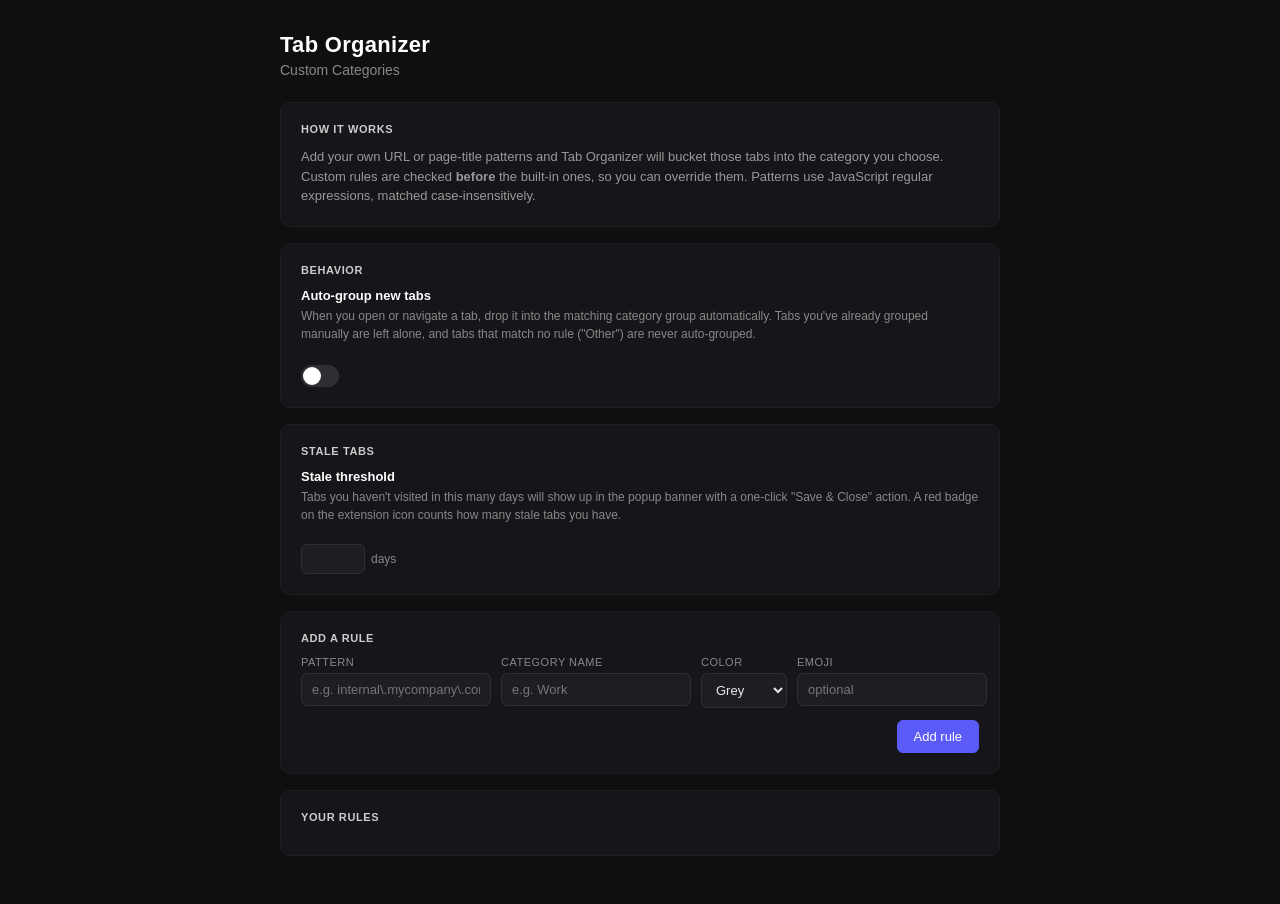
==== options.html @ eb6a5ddb "Move 'optional' hint into emoji input placeholder so headers align" ====
<!DOCTYPE html>
<html lang="en">
<head>
  <meta charset="UTF-8" />
  <meta name="viewport" content="width=device-width, initial-scale=1.0"/>
  <title>Tab Organizer — Custom Categories</title>
  <link rel="stylesheet" href="options.css" />
</head>
<body>
  <div class="container">
    <header>
      <h1>Tab Organizer</h1>
      <p class="subtitle">Custom Categories</p>
    </header>

    <section class="card">
      <h2>How it works</h2>
      <p>
        Add your own URL or page-title patterns and Tab Organizer will bucket those
        tabs into the category you choose. Custom rules are checked <strong>before</strong>
        the built-in ones, so you can override them. Patterns use JavaScript regular
        expressions, matched case-insensitively.
      </p>
    </section>

    <section class="card">
      <h2>Behavior</h2>
      <label class="toggle-label">
        <span class="toggle-text">
          <strong>Auto-group new tabs</strong>
          <span class="help">When you open or navigate a tab, drop it into the matching category group automatically. Tabs you've already grouped manually are left alone, and tabs that match no rule ("Other") are never auto-grouped.</span>
        </span>
        <input id="auto-group" type="checkbox" />
      </label>
    </section>

    <section class="card">
      <h2>Stale tabs</h2>
      <label class="number-label">
        <span class="toggle-text">
          <strong>Stale threshold</strong>
          <span class="help">Tabs you haven't visited in this many days will show up in the popup banner with a one-click "Save &amp; Close" action. A red badge on the extension icon counts how many stale tabs you have.</span>
        </span>
        <div class="number-input">
          <input id="stale-days" type="number" min="1" max="365" step="1" />
          <span>days</span>
        </div>
      </label>
    </section>

    <section class="card">
      <h2>Add a rule</h2>
      <div class="form-grid">
        <label>
          Pattern
          <input id="pattern" type="text" autocomplete="off" spellcheck="false" placeholder="e.g. internal\.mycompany\.com" />
        </label>
        <label>
          Category name
          <input id="name" type="text" autocomplete="off" maxlength="40" placeholder="e.g. Work" />
        </label>
        <label>
          Color
          <select id="color">
            <option value="blue">Blue</option>
            <option value="cyan">Cyan</option>
            <option value="green">Green</option>
            <option value="yellow">Yellow</option>
            <option value="orange">Orange</option>
            <option value="red">Red</option>
            <option value="pink">Pink</option>
            <option value="purple">Purple</option>
            <option value="grey" selected>Grey</option>
          </select>
        </label>
        <label>
          Emoji
          <input id="emoji" type="text" maxlength="4" placeholder="optional" />
        </label>
      </div>
      <div class="actions">
        <button id="add">Add rule</button>
      </div>
      <div id="error" class="error hidden"></div>
    </section>

    <section class="card">
      <div class="card-head">
        <h2>Your rules</h2>
        <span id="rules-count" class="muted"></span>
      </div>
      <div id="rules-list"></div>
    </section>
  </div>
  <script src="options.js"></script>
</body>
</html>
---- options.css ----
* {
  box-sizing: border-box;
  margin: 0;
  padding: 0;
}

body {
  font-family: -apple-system, BlinkMacSystemFont, "Segoe UI", sans-serif;
  background: #0f0f10;
  color: #e8e8e8;
  min-height: 100vh;
  padding: 32px 16px;
}

.container {
  max-width: 720px;
  margin: 0 auto;
}

header {
  margin-bottom: 24px;
}

header h1 {
  font-size: 22px;
  font-weight: 600;
  color: #fff;
  letter-spacing: 0.3px;
}

.subtitle {
  font-size: 14px;
  color: #888;
  margin-top: 4px;
}

.card {
  background: #16161a;
  border: 1px solid #1e1e22;
  border-radius: 10px;
  padding: 20px;
  margin-bottom: 16px;
}

.card h2 {
  font-size: 11px;
  font-weight: 700;
  color: #ccc;
  text-transform: uppercase;
  letter-spacing: 0.6px;
  margin-bottom: 12px;
}

.card p {
  font-size: 13px;
  color: #999;
  line-height: 1.5;
}

.card-head {
  display: flex;
  justify-content: space-between;
  align-items: center;
  margin-bottom: 12px;
}

.card-head h2 {
  margin-bottom: 0;
}

.muted {
  color: #666;
  font-size: 12px;
}

.form-grid {
  display: grid;
  grid-template-columns: 2fr 1fr 1fr 1fr;
  gap: 10px;
  margin-bottom: 12px;
}

@media (max-width: 600px) {
  .form-grid {
    grid-template-columns: 1fr 1fr;
  }
}

label {
  display: flex;
  flex-direction: column;
  gap: 5px;
  font-size: 11px;
  color: #888;
  text-transform: uppercase;
  letter-spacing: 0.5px;
}

.hint {
  text-transform: none;
  letter-spacing: 0;
  font-size: 11px;
  color: #555;
  font-weight: 400;
}

.hint code {
  background: #2a2a30;
  color: #bbb;
  padding: 1px 4px;
  border-radius: 3px;
  font-family: ui-monospace, "SF Mono", Menlo, monospace;
  font-size: 11px;
}

input[type="text"],
select {
  background: #1e1e22;
  border: 1px solid #2e2e34;
  border-radius: 6px;
  color: #e8e8e8;
  font-size: 13px;
  padding: 8px 10px;
  outline: none;
  transition: border-color 0.15s;
  font-family: inherit;
}

input[type="text"]:focus,
select:focus {
  border-color: #5b5bf8;
}

.actions {
  display: flex;
  justify-content: flex-end;
}

button {
  background: #5b5bf8;
  border: 1px solid #5b5bf8;
  border-radius: 6px;
  color: #fff;
  font-size: 13px;
  padding: 8px 16px;
  cursor: pointer;
  font-family: inherit;
  transition: background 0.1s;
}

button:hover {
  background: #4949e0;
}

.error {
  margin-top: 10px;
  padding: 8px 12px;
  background: #2a1a1a;
  border: 1px solid #5a2a2a;
  border-radius: 6px;
  color: #ff8080;
  font-size: 12px;
}

.hidden {
  display: none !important;
}

.empty {
  padding: 30px;
  text-align: center;
  color: #555;
  font-size: 13px;
}

.rule {
  display: grid;
  grid-template-columns: 1fr 2fr auto;
  gap: 10px;
  align-items: center;
  padding: 12px;
  background: #1a1a1f;
  border-radius: 8px;
  border-left: 3px solid transparent;
  margin-bottom: 8px;
}

.rule[data-color="blue"]    { border-left-color: #6b9fff; }
.rule[data-color="pink"]    { border-left-color: #ff80bf; }
.rule[data-color="green"]   { border-left-color: #4ecb71; }
.rule[data-color="red"]     { border-left-color: #ff6b6b; }
.rule[data-color="orange"]  { border-left-color: #ffaa4d; }
.rule[data-color="yellow"]  { border-left-color: #ffd84d; }
.rule[data-color="purple"]  { border-left-color: #b07fff; }
.rule[data-color="cyan"]    { border-left-color: #4dd9f5; }
.rule[data-color="grey"]    { border-left-color: #888; }

.rule-meta {
  display: flex;
  align-items: center;
  gap: 8px;
  min-width: 0;
}

.rule-emoji {
  font-size: 16px;
  flex-shrink: 0;
}

.rule-name {
  font-size: 13px;
  font-weight: 600;
  color: #fff;
  white-space: nowrap;
  overflow: hidden;
  text-overflow: ellipsis;
}

.rule-pattern {
  font-family: ui-monospace, "SF Mono", Menlo, monospace;
  font-size: 12px;
  color: #aaa;
  background: #0f0f10;
  padding: 4px 8px;
  border-radius: 4px;
  white-space: nowrap;
  overflow: hidden;
  text-overflow: ellipsis;
}

.del {
  background: transparent;
  border: 1px solid #2e2e34;
  color: #999;
  padding: 6px 10px;
  font-size: 12px;
}

.del:hover {
  background: #2a1a1a;
  border-color: #5a2a2a;
  color: #ff8080;
}

/* Toggle switch */
.toggle-label {
  display: flex;
  align-items: flex-start;
  justify-content: space-between;
  gap: 20px;
  text-transform: none;
  letter-spacing: 0;
  cursor: pointer;
}

.toggle-text {
  display: flex;
  flex-direction: column;
  gap: 4px;
  flex: 1;
}

.toggle-text strong {
  font-size: 13px;
  font-weight: 600;
  color: #fff;
}

.help {
  font-size: 12px;
  color: #888;
  font-weight: 400;
  line-height: 1.5;
}

.toggle-label input[type="checkbox"] {
  flex-shrink: 0;
  appearance: none;
  width: 38px;
  height: 22px;
  background: #2e2e34;
  border-radius: 12px;
  position: relative;
  cursor: pointer;
  transition: background 0.15s;
  margin-top: 2px;
}

.toggle-label input[type="checkbox"]::before {
  content: "";
  position: absolute;
  top: 2px;
  left: 2px;
  width: 18px;
  height: 18px;
  background: #fff;
  border-radius: 50%;
  transition: left 0.15s;
}

.toggle-label input[type="checkbox"]:checked {
  background: #5b5bf8;
}

.toggle-label input[type="checkbox"]:checked::before {
  left: 18px;
}

.number-label {
  display: flex;
  align-items: flex-start;
  justify-content: space-between;
  gap: 20px;
  text-transform: none;
  letter-spacing: 0;
}

.number-input {
  display: flex;
  align-items: center;
  gap: 6px;
  flex-shrink: 0;
}

.number-input input[type="number"] {
  width: 64px;
  background: #1e1e22;
  border: 1px solid #2e2e34;
  border-radius: 6px;
  color: #e8e8e8;
  font-size: 14px;
  padding: 6px 8px;
  text-align: center;
  outline: none;
  font-family: inherit;
}

.number-input input[type="number"]:focus {
  border-color: #5b5bf8;
}

.number-input span {
  font-size: 12px;
  color: #888;
  text-transform: none;
  letter-spacing: 0;
}
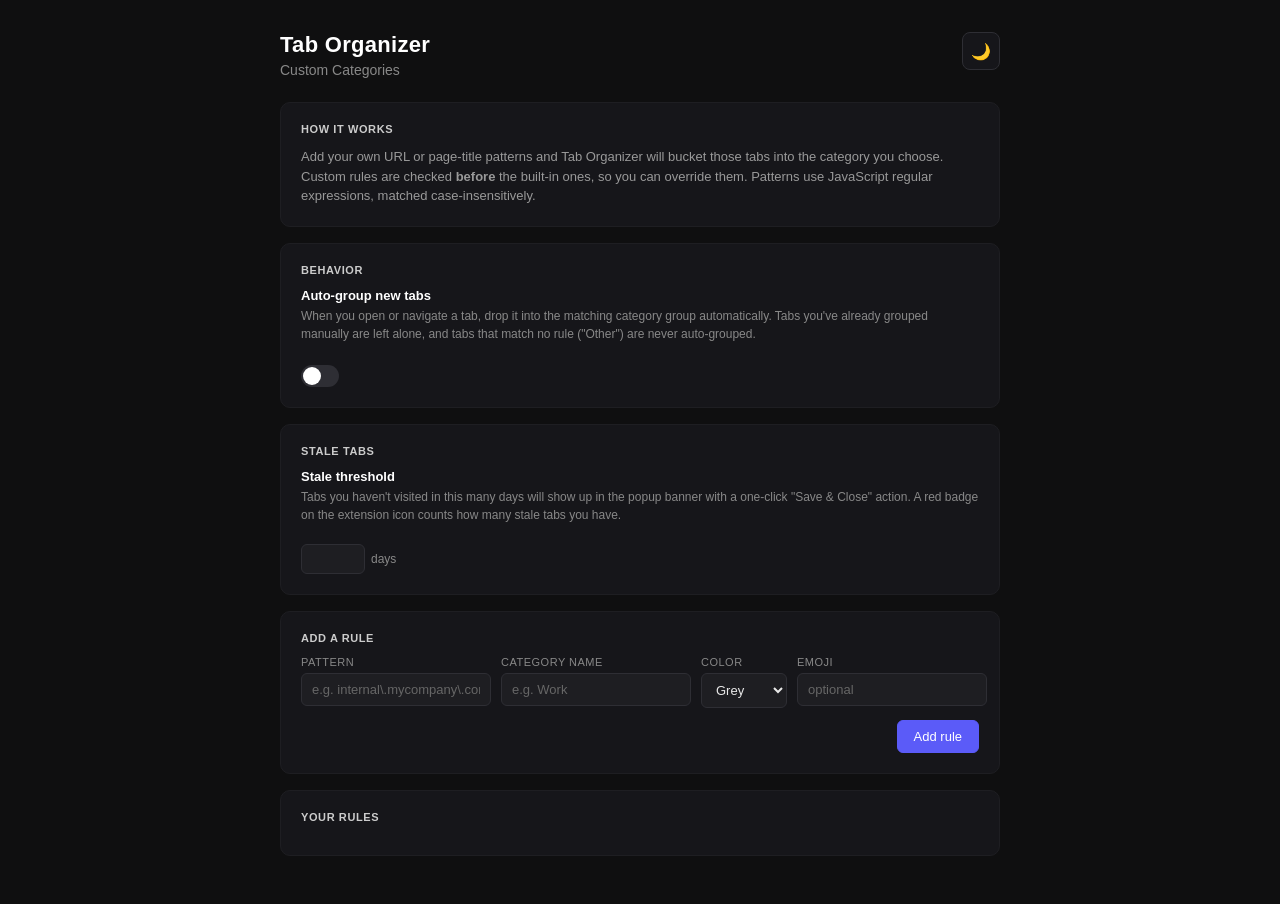
==== commit d458d03b: "Add light/dark theme toggle that syncs across popup and options Both stylesheets now drive every col" ====
--- a/options.html
+++ b/options.html
@@ -9,8 +9,11 @@
 <body>
   <div class="container">
     <header>
-      <h1>Tab Organizer</h1>
-      <p class="subtitle">Custom Categories</p>
+      <div class="header-text">
+        <h1>Tab Organizer</h1>
+        <p class="subtitle">Custom Categories</p>
+      </div>
+      <button id="btn-theme-options" title="Toggle light/dark theme">🌙</button>
     </header>
 
     <section class="card">
--- a/options.css
+++ b/options.css
@@ -4,10 +4,95 @@
   padding: 0;
 }
 
+:root,
+[data-theme="dark"] {
+  --bg: #0f0f10;
+  --bg-card: #16161a;
+  --bg-input: #1e1e22;
+  --bg-rule: #1a1a1f;
+  --bg-code: #0f0f10;
+  --bg-tag: #2a2a30;
+
+  --border: #1e1e22;
+  --border-strong: #2e2e34;
+
+  --text: #e8e8e8;
+  --text-strong: #fff;
+  --text-h: #ccc;
+  --text-body: #999;
+  --text-soft: #bbb;
+  --text-faint: #aaa;
+  --text-dim: #888;
+  --text-fainter: #666;
+  --text-faintest: #555;
+
+  --accent: #5b5bf8;
+  --accent-hover: #4949e0;
+
+  --danger-bg: #2a1a1a;
+  --danger-border: #5a2a2a;
+  --danger-text: #ff8080;
+
+  --switch-track: #2e2e34;
+  --switch-thumb: #fff;
+
+  --group-blue: #6b9fff;
+  --group-pink: #ff80bf;
+  --group-green: #4ecb71;
+  --group-red: #ff6b6b;
+  --group-orange: #ffaa4d;
+  --group-yellow: #ffd84d;
+  --group-purple: #b07fff;
+  --group-cyan: #4dd9f5;
+  --group-grey: #888;
+}
+
+[data-theme="light"] {
+  --bg: #f6f7f9;
+  --bg-card: #ffffff;
+  --bg-input: #ffffff;
+  --bg-rule: #f7f8fa;
+  --bg-code: #f1f2f5;
+  --bg-tag: #e6e7ec;
+
+  --border: #e3e4e8;
+  --border-strong: #d3d5d9;
+
+  --text: #1c1d20;
+  --text-strong: #0a0a0c;
+  --text-h: #2a2c30;
+  --text-body: #45474c;
+  --text-soft: #5b5d62;
+  --text-faint: #74767c;
+  --text-dim: #8b8d92;
+  --text-fainter: #a4a6ab;
+  --text-faintest: #b8babf;
+
+  --accent: #5b5bf8;
+  --accent-hover: #4949e0;
+
+  --danger-bg: #fff0f2;
+  --danger-border: #f0c8d0;
+  --danger-text: #b02538;
+
+  --switch-track: #d3d5d9;
+  --switch-thumb: #fff;
+
+  --group-blue: #2563eb;
+  --group-pink: #db2777;
+  --group-green: #16a34a;
+  --group-red: #dc2626;
+  --group-orange: #ea580c;
+  --group-yellow: #ca8a04;
+  --group-purple: #7c3aed;
+  --group-cyan: #0891b2;
+  --group-grey: #4b5563;
+}
+
 body {
   font-family: -apple-system, BlinkMacSystemFont, "Segoe UI", sans-serif;
-  background: #0f0f10;
-  color: #e8e8e8;
+  background: var(--bg);
+  color: var(--text);
   min-height: 100vh;
   padding: 32px 16px;
 }
@@ -18,25 +103,50 @@
 }
 
 header {
+  display: flex;
+  align-items: flex-start;
+  justify-content: space-between;
+  gap: 16px;
   margin-bottom: 24px;
 }
 
-header h1 {
+.header-text h1 {
   font-size: 22px;
   font-weight: 600;
-  color: #fff;
+  color: var(--text-strong);
   letter-spacing: 0.3px;
 }
 
 .subtitle {
   font-size: 14px;
-  color: #888;
+  color: var(--text-dim);
   margin-top: 4px;
 }
 
+#btn-theme-options {
+  flex: 0 0 auto;
+  background: var(--bg-card);
+  border: 1px solid var(--border-strong);
+  color: var(--text);
+  font-size: 16px;
+  width: 38px;
+  height: 38px;
+  border-radius: 8px;
+  cursor: pointer;
+  padding: 0;
+  display: flex;
+  align-items: center;
+  justify-content: center;
+}
+
+#btn-theme-options:hover {
+  background: var(--accent);
+  border-color: var(--accent);
+}
+
 .card {
-  background: #16161a;
-  border: 1px solid #1e1e22;
+  background: var(--bg-card);
+  border: 1px solid var(--border);
   border-radius: 10px;
   padding: 20px;
   margin-bottom: 16px;
@@ -45,7 +155,7 @@
 .card h2 {
   font-size: 11px;
   font-weight: 700;
-  color: #ccc;
+  color: var(--text-h);
   text-transform: uppercase;
   letter-spacing: 0.6px;
   margin-bottom: 12px;
@@ -53,7 +163,7 @@
 
 .card p {
   font-size: 13px;
-  color: #999;
+  color: var(--text-body);
   line-height: 1.5;
 }
 
@@ -69,7 +179,7 @@
 }
 
 .muted {
-  color: #666;
+  color: var(--text-fainter);
   font-size: 12px;
 }
 
@@ -91,7 +201,7 @@
   flex-direction: column;
   gap: 5px;
   font-size: 11px;
-  color: #888;
+  color: var(--text-dim);
   text-transform: uppercase;
   letter-spacing: 0.5px;
 }
@@ -100,13 +210,13 @@
   text-transform: none;
   letter-spacing: 0;
   font-size: 11px;
-  color: #555;
+  color: var(--text-faintest);
   font-weight: 400;
 }
 
 .hint code {
-  background: #2a2a30;
-  color: #bbb;
+  background: var(--bg-tag);
+  color: var(--text-soft);
   padding: 1px 4px;
   border-radius: 3px;
   font-family: ui-monospace, "SF Mono", Menlo, monospace;
@@ -115,10 +225,10 @@
 
 input[type="text"],
 select {
-  background: #1e1e22;
-  border: 1px solid #2e2e34;
+  background: var(--bg-input);
+  border: 1px solid var(--border-strong);
   border-radius: 6px;
-  color: #e8e8e8;
+  color: var(--text);
   font-size: 13px;
   padding: 8px 10px;
   outline: none;
@@ -128,7 +238,11 @@
 
 input[type="text"]:focus,
 select:focus {
-  border-color: #5b5bf8;
+  border-color: var(--accent);
+}
+
+input[type="text"]::placeholder {
+  color: var(--text-fainter);
 }
 
 .actions {
@@ -137,8 +251,8 @@
 }
 
 button {
-  background: #5b5bf8;
-  border: 1px solid #5b5bf8;
+  background: var(--accent);
+  border: 1px solid var(--accent);
   border-radius: 6px;
   color: #fff;
   font-size: 13px;
@@ -149,16 +263,16 @@
 }
 
 button:hover {
-  background: #4949e0;
+  background: var(--accent-hover);
 }
 
 .error {
   margin-top: 10px;
   padding: 8px 12px;
-  background: #2a1a1a;
-  border: 1px solid #5a2a2a;
+  background: var(--danger-bg);
+  border: 1px solid var(--danger-border);
   border-radius: 6px;
-  color: #ff8080;
+  color: var(--danger-text);
   font-size: 12px;
 }
 
@@ -169,7 +283,7 @@
 .empty {
   padding: 30px;
   text-align: center;
-  color: #555;
+  color: var(--text-faintest);
   font-size: 13px;
 }
 
@@ -179,21 +293,21 @@
   gap: 10px;
   align-items: center;
   padding: 12px;
-  background: #1a1a1f;
+  background: var(--bg-rule);
   border-radius: 8px;
   border-left: 3px solid transparent;
   margin-bottom: 8px;
 }
 
-.rule[data-color="blue"]    { border-left-color: #6b9fff; }
-.rule[data-color="pink"]    { border-left-color: #ff80bf; }
-.rule[data-color="green"]   { border-left-color: #4ecb71; }
-.rule[data-color="red"]     { border-left-color: #ff6b6b; }
-.rule[data-color="orange"]  { border-left-color: #ffaa4d; }
-.rule[data-color="yellow"]  { border-left-color: #ffd84d; }
-.rule[data-color="purple"]  { border-left-color: #b07fff; }
-.rule[data-color="cyan"]    { border-left-color: #4dd9f5; }
-.rule[data-color="grey"]    { border-left-color: #888; }
+.rule[data-color="blue"]    { border-left-color: var(--group-blue); }
+.rule[data-color="pink"]    { border-left-color: var(--group-pink); }
+.rule[data-color="green"]   { border-left-color: var(--group-green); }
+.rule[data-color="red"]     { border-left-color: var(--group-red); }
+.rule[data-color="orange"]  { border-left-color: var(--group-orange); }
+.rule[data-color="yellow"]  { border-left-color: var(--group-yellow); }
+.rule[data-color="purple"]  { border-left-color: var(--group-purple); }
+.rule[data-color="cyan"]    { border-left-color: var(--group-cyan); }
+.rule[data-color="grey"]    { border-left-color: var(--group-grey); }
 
 .rule-meta {
   display: flex;
@@ -210,7 +324,7 @@
 .rule-name {
   font-size: 13px;
   font-weight: 600;
-  color: #fff;
+  color: var(--text-strong);
   white-space: nowrap;
   overflow: hidden;
   text-overflow: ellipsis;
@@ -219,8 +333,8 @@
 .rule-pattern {
   font-family: ui-monospace, "SF Mono", Menlo, monospace;
   font-size: 12px;
-  color: #aaa;
-  background: #0f0f10;
+  color: var(--text-faint);
+  background: var(--bg-code);
   padding: 4px 8px;
   border-radius: 4px;
   white-space: nowrap;
@@ -230,16 +344,16 @@
 
 .del {
   background: transparent;
-  border: 1px solid #2e2e34;
-  color: #999;
+  border: 1px solid var(--border-strong);
+  color: var(--text-body);
   padding: 6px 10px;
   font-size: 12px;
 }
 
 .del:hover {
-  background: #2a1a1a;
-  border-color: #5a2a2a;
-  color: #ff8080;
+  background: var(--danger-bg);
+  border-color: var(--danger-border);
+  color: var(--danger-text);
 }
 
 /* Toggle switch */
@@ -263,12 +377,12 @@
 .toggle-text strong {
   font-size: 13px;
   font-weight: 600;
-  color: #fff;
+  color: var(--text-strong);
 }
 
 .help {
   font-size: 12px;
-  color: #888;
+  color: var(--text-dim);
   font-weight: 400;
   line-height: 1.5;
 }
@@ -278,7 +392,7 @@
   appearance: none;
   width: 38px;
   height: 22px;
-  background: #2e2e34;
+  background: var(--switch-track);
   border-radius: 12px;
   position: relative;
   cursor: pointer;
@@ -293,13 +407,13 @@
   left: 2px;
   width: 18px;
   height: 18px;
-  background: #fff;
+  background: var(--switch-thumb);
   border-radius: 50%;
   transition: left 0.15s;
 }
 
 .toggle-label input[type="checkbox"]:checked {
-  background: #5b5bf8;
+  background: var(--accent);
 }
 
 .toggle-label input[type="checkbox"]:checked::before {
@@ -324,10 +438,10 @@
 
 .number-input input[type="number"] {
   width: 64px;
-  background: #1e1e22;
-  border: 1px solid #2e2e34;
+  background: var(--bg-input);
+  border: 1px solid var(--border-strong);
   border-radius: 6px;
-  color: #e8e8e8;
+  color: var(--text);
   font-size: 14px;
   padding: 6px 8px;
   text-align: center;
@@ -336,12 +450,12 @@
 }
 
 .number-input input[type="number"]:focus {
-  border-color: #5b5bf8;
+  border-color: var(--accent);
 }
 
 .number-input span {
   font-size: 12px;
-  color: #888;
+  color: var(--text-dim);
   text-transform: none;
   letter-spacing: 0;
 }
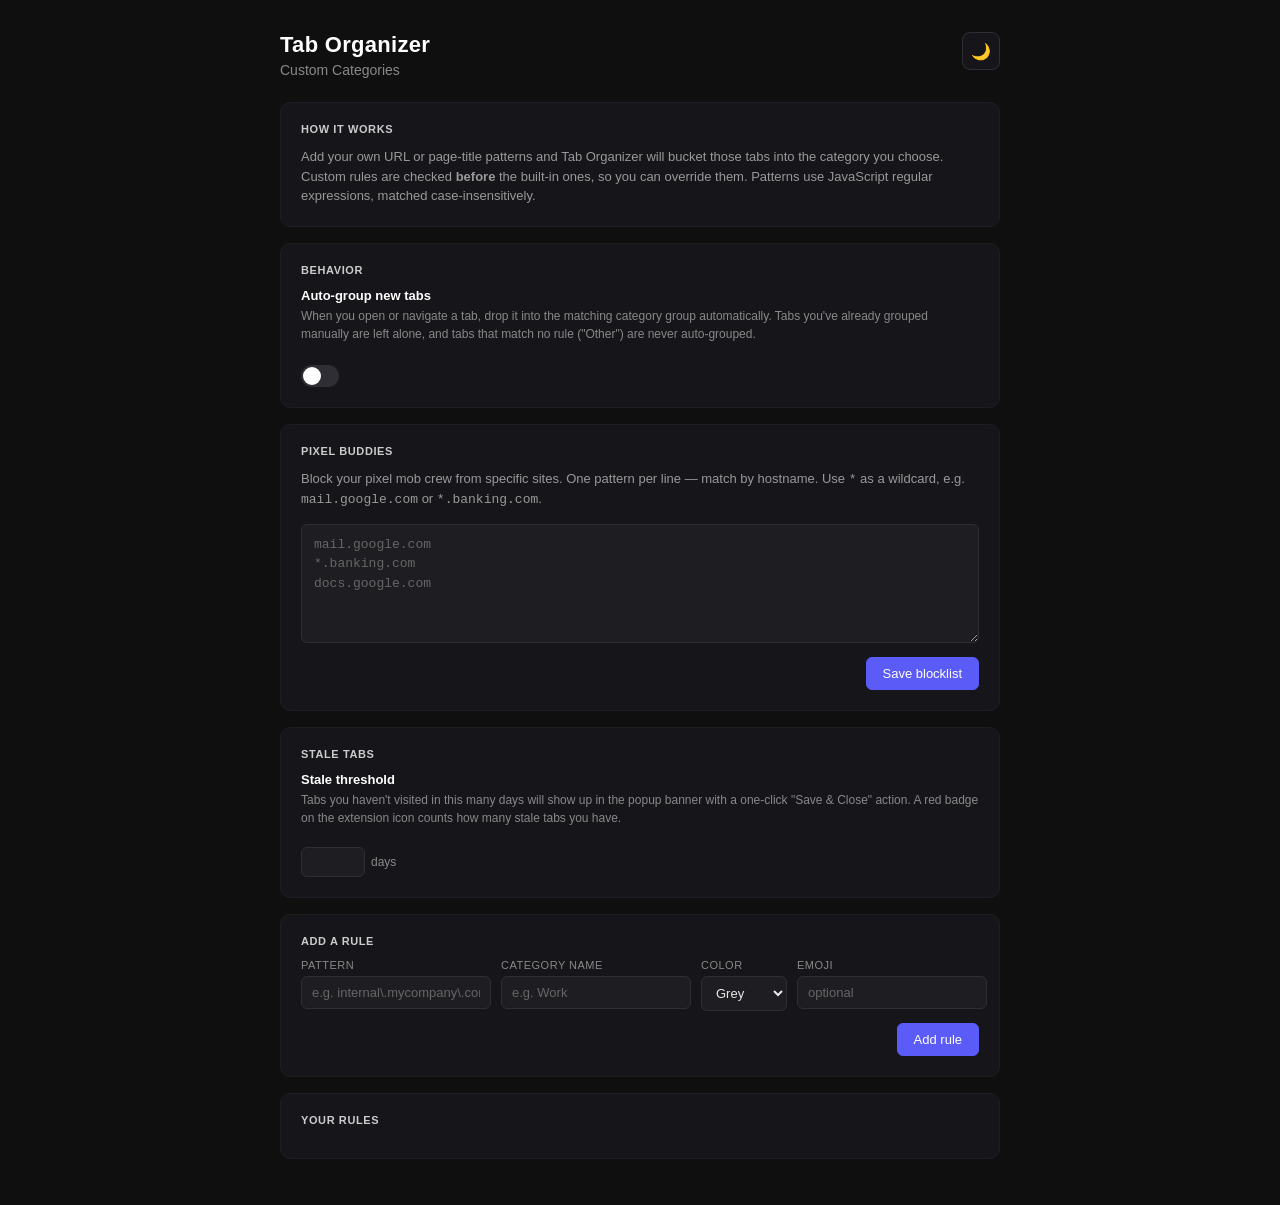
==== commit e5c8a5b2: "Run mobs on every page, allow all 8, add drag-physics and a blocklist - manifest now matches <all_ur" ====
--- a/options.html
+++ b/options.html
@@ -35,6 +35,18 @@
         </span>
         <input id="auto-group" type="checkbox" />
       </label>
+    </section>
+
+    <section class="card">
+      <h2>Pixel buddies</h2>
+      <p style="margin-bottom: 14px;">
+        Block your pixel mob crew from specific sites. One pattern per line — match by hostname.
+        Use <code>*</code> as a wildcard, e.g. <code>mail.google.com</code> or <code>*.banking.com</code>.
+      </p>
+      <textarea id="mob-blocklist" rows="5" placeholder="mail.google.com&#10;*.banking.com&#10;docs.google.com"></textarea>
+      <div class="actions" style="margin-top: 10px;">
+        <button id="btn-save-blocklist">Save blocklist</button>
+      </div>
     </section>
 
     <section class="card">
--- a/options.css
+++ b/options.css
@@ -237,8 +237,28 @@
 }
 
 input[type="text"]:focus,
-select:focus {
+select:focus,
+textarea:focus {
   border-color: var(--accent);
+}
+
+textarea {
+  width: 100%;
+  background: var(--bg-input);
+  border: 1px solid var(--border-strong);
+  border-radius: 6px;
+  color: var(--text);
+  font-size: 13px;
+  padding: 10px 12px;
+  outline: none;
+  resize: vertical;
+  font-family: ui-monospace, "SF Mono", Menlo, monospace;
+  line-height: 1.5;
+  transition: border-color 0.15s;
+}
+
+textarea::placeholder {
+  color: var(--text-fainter);
 }
 
 input[type="text"]::placeholder {
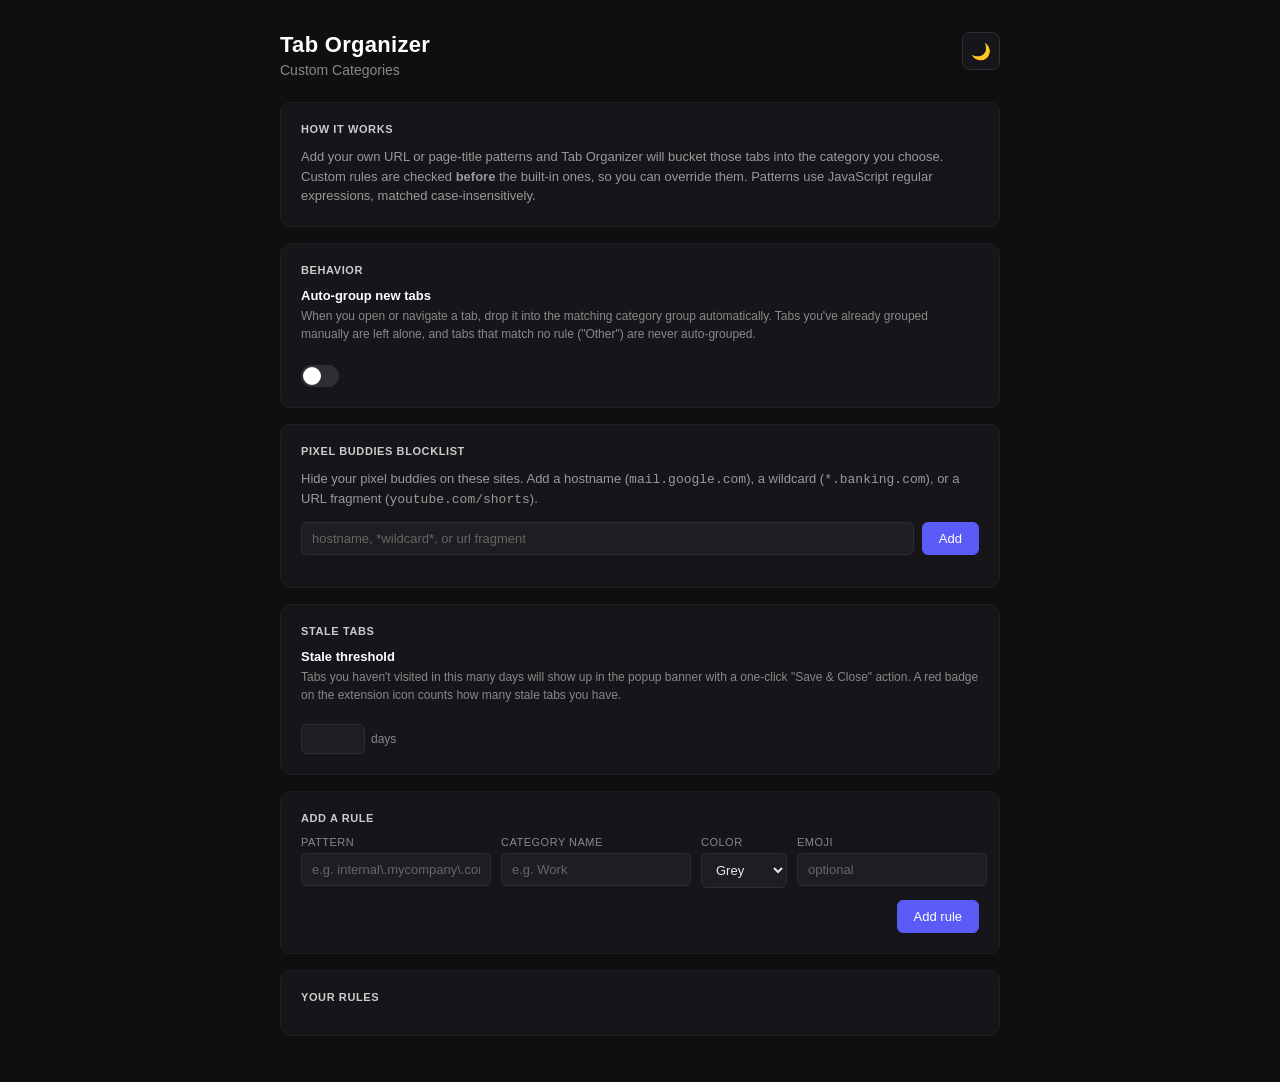
==== commit 8e4d43df: "Pin mobs to the floor, list-style blocklist with URL support, dance mode Three follow-ups to the on-" ====
--- a/options.html
+++ b/options.html
@@ -38,15 +38,19 @@
     </section>
 
     <section class="card">
-      <h2>Pixel buddies</h2>
-      <p style="margin-bottom: 14px;">
-        Block your pixel mob crew from specific sites. One pattern per line — match by hostname.
-        Use <code>*</code> as a wildcard, e.g. <code>mail.google.com</code> or <code>*.banking.com</code>.
+      <div class="card-head">
+        <h2>Pixel buddies blocklist</h2>
+        <span id="block-count" class="muted"></span>
+      </div>
+      <p style="margin-bottom: 12px;">
+        Hide your pixel buddies on these sites. Add a hostname (<code>mail.google.com</code>),
+        a wildcard (<code>*.banking.com</code>), or a URL fragment (<code>youtube.com/shorts</code>).
       </p>
-      <textarea id="mob-blocklist" rows="5" placeholder="mail.google.com&#10;*.banking.com&#10;docs.google.com"></textarea>
-      <div class="actions" style="margin-top: 10px;">
-        <button id="btn-save-blocklist">Save blocklist</button>
+      <div class="block-form">
+        <input id="block-input" type="text" autocomplete="off" spellcheck="false" placeholder="hostname, *wildcard*, or url fragment" />
+        <button id="btn-add-block">Add</button>
       </div>
+      <div id="block-list" class="block-list"></div>
     </section>
 
     <section class="card">
--- a/options.css
+++ b/options.css
@@ -237,28 +237,55 @@
 }
 
 input[type="text"]:focus,
-select:focus,
-textarea:focus {
+select:focus {
   border-color: var(--accent);
 }
 
-textarea {
-  width: 100%;
-  background: var(--bg-input);
-  border: 1px solid var(--border-strong);
+/* Blocklist */
+.block-form {
+  display: flex;
+  gap: 8px;
+  margin-bottom: 12px;
+}
+
+.block-form input {
+  flex: 1;
+}
+
+.block-form button {
+  flex: 0 0 auto;
+}
+
+.block-list {
+  display: flex;
+  flex-direction: column;
+  gap: 6px;
+}
+
+.block-item {
+  display: flex;
+  align-items: center;
+  gap: 10px;
+  padding: 10px 12px;
+  background: var(--bg-rule);
   border-radius: 6px;
-  color: var(--text);
-  font-size: 13px;
-  padding: 10px 12px;
-  outline: none;
-  resize: vertical;
+}
+
+.block-pattern {
+  flex: 1;
   font-family: ui-monospace, "SF Mono", Menlo, monospace;
-  line-height: 1.5;
-  transition: border-color 0.15s;
-}
-
-textarea::placeholder {
-  color: var(--text-fainter);
+  font-size: 12px;
+  color: var(--text-soft);
+  white-space: nowrap;
+  overflow: hidden;
+  text-overflow: ellipsis;
+}
+
+.block-empty {
+  padding: 18px;
+  text-align: center;
+  color: var(--text-faintest);
+  font-size: 12px;
 }
 
 input[type="text"]::placeholder {
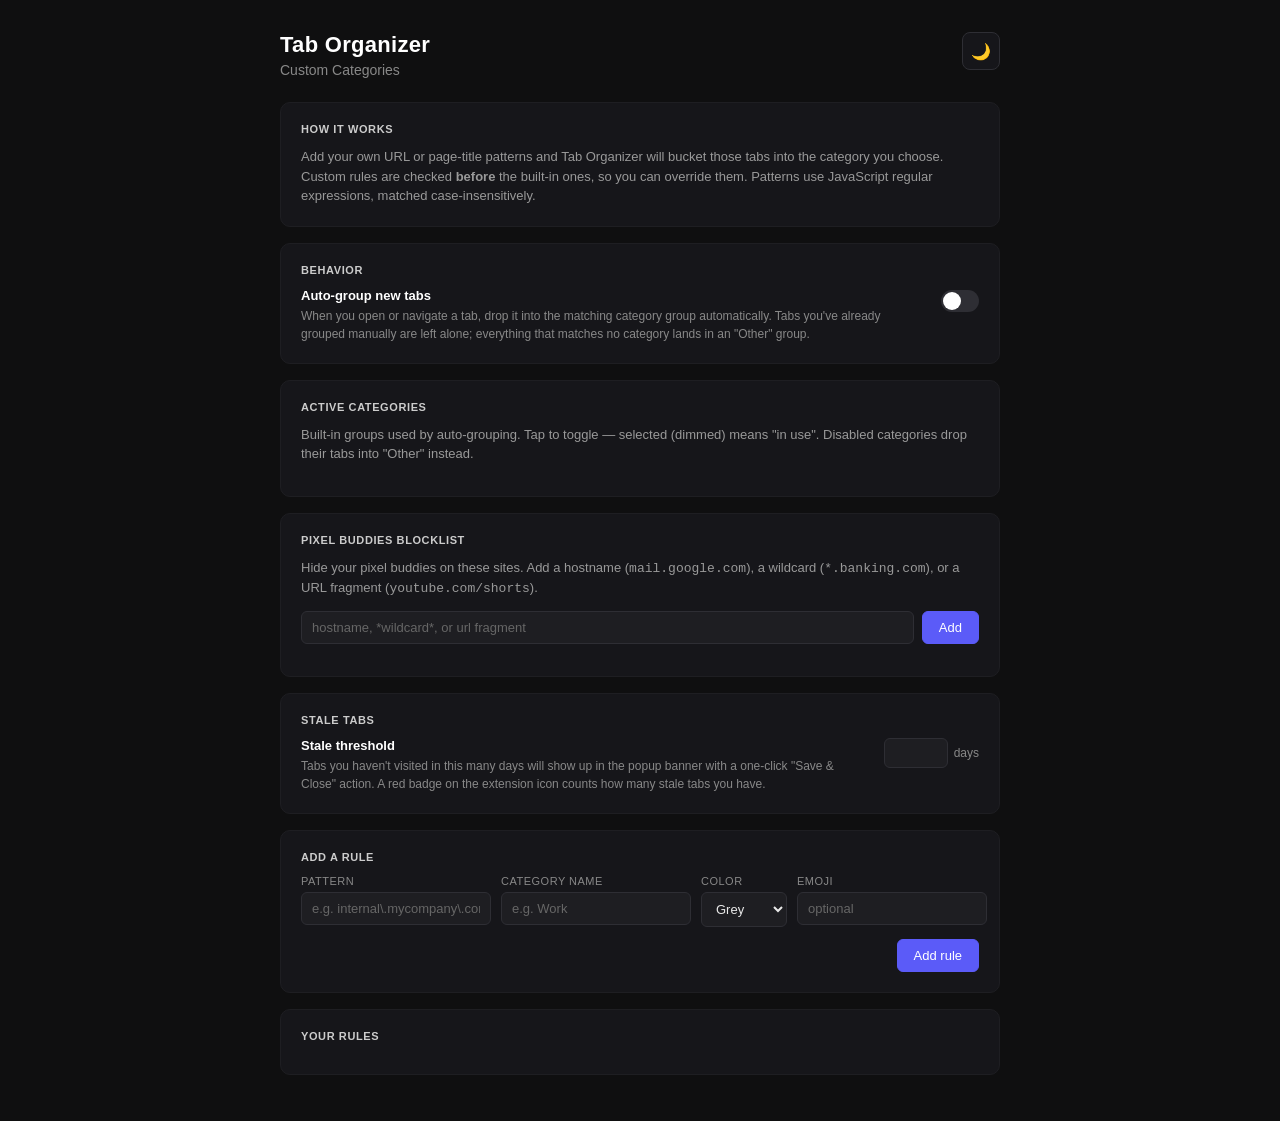
==== commit 192fecbc: "Group every tab including Other, add active-categories picker + 6 more groups Three changes to auto-" ====
--- a/options.html
+++ b/options.html
@@ -31,10 +31,21 @@
       <label class="toggle-label">
         <span class="toggle-text">
           <strong>Auto-group new tabs</strong>
-          <span class="help">When you open or navigate a tab, drop it into the matching category group automatically. Tabs you've already grouped manually are left alone, and tabs that match no rule ("Other") are never auto-grouped.</span>
+          <span class="help">When you open or navigate a tab, drop it into the matching category group automatically. Tabs you've already grouped manually are left alone; everything that matches no category lands in an "Other" group.</span>
         </span>
         <input id="auto-group" type="checkbox" />
       </label>
+    </section>
+
+    <section class="card">
+      <div class="card-head">
+        <h2>Active categories</h2>
+        <span id="active-count" class="muted"></span>
+      </div>
+      <p style="margin-bottom: 12px;">
+        Built-in groups used by auto-grouping. Tap to toggle — selected (dimmed) means "in use". Disabled categories drop their tabs into "Other" instead.
+      </p>
+      <div id="active-grid" class="active-grid"></div>
     </section>
 
     <section class="card">
@@ -111,6 +122,7 @@
       <div id="rules-list"></div>
     </section>
   </div>
+  <script src="tasks.js"></script>
   <script src="options.js"></script>
 </body>
 </html>
--- a/options.css
+++ b/options.css
@@ -288,6 +288,77 @@
   font-size: 12px;
 }
 
+/* Active categories grid */
+.active-grid {
+  display: grid;
+  grid-template-columns: repeat(auto-fill, minmax(160px, 1fr));
+  gap: 8px;
+}
+
+.active-tile {
+  position: relative;
+  display: flex;
+  align-items: center;
+  gap: 10px;
+  padding: 12px 36px 12px 12px;
+  background: var(--bg-input);
+  border: 1px solid var(--border-strong);
+  border-left: 3px solid var(--border-strong);
+  border-radius: 8px;
+  cursor: pointer;
+  text-align: left;
+  font: inherit;
+  color: inherit;
+  transition: opacity 0.15s, background 0.15s, border-color 0.15s, transform 0.1s;
+}
+
+.active-tile:hover {
+  background: var(--bg-rule);
+  transform: translateY(-1px);
+}
+
+.active-tile.selected {
+  opacity: 0.45;
+}
+
+.active-tile.selected:hover {
+  transform: none;
+}
+
+.active-tile.selected::after {
+  content: "✓";
+  position: absolute;
+  top: 50%;
+  right: 12px;
+  transform: translateY(-50%);
+  color: var(--accent);
+  font-weight: 700;
+  font-size: 12px;
+}
+
+.active-tile[data-color="blue"]    { border-left-color: var(--group-blue); }
+.active-tile[data-color="pink"]    { border-left-color: var(--group-pink); }
+.active-tile[data-color="green"]   { border-left-color: var(--group-green); }
+.active-tile[data-color="red"]     { border-left-color: var(--group-red); }
+.active-tile[data-color="orange"]  { border-left-color: var(--group-orange); }
+.active-tile[data-color="yellow"]  { border-left-color: var(--group-yellow); }
+.active-tile[data-color="purple"]  { border-left-color: var(--group-purple); }
+.active-tile[data-color="cyan"]    { border-left-color: var(--group-cyan); }
+.active-tile[data-color="teal"]    { border-left-color: var(--group-cyan); }
+.active-tile[data-color="grey"]    { border-left-color: var(--group-grey); }
+
+.active-tile-emoji {
+  font-size: 16px;
+  flex-shrink: 0;
+}
+
+.active-tile-name {
+  flex: 1;
+  font-size: 13px;
+  font-weight: 600;
+  color: var(--text-strong);
+}
+
 input[type="text"]::placeholder {
   color: var(--text-fainter);
 }
@@ -406,6 +477,7 @@
 /* Toggle switch */
 .toggle-label {
   display: flex;
+  flex-direction: row;
   align-items: flex-start;
   justify-content: space-between;
   gap: 20px;
@@ -469,6 +541,7 @@
 
 .number-label {
   display: flex;
+  flex-direction: row;
   align-items: flex-start;
   justify-content: space-between;
   gap: 20px;
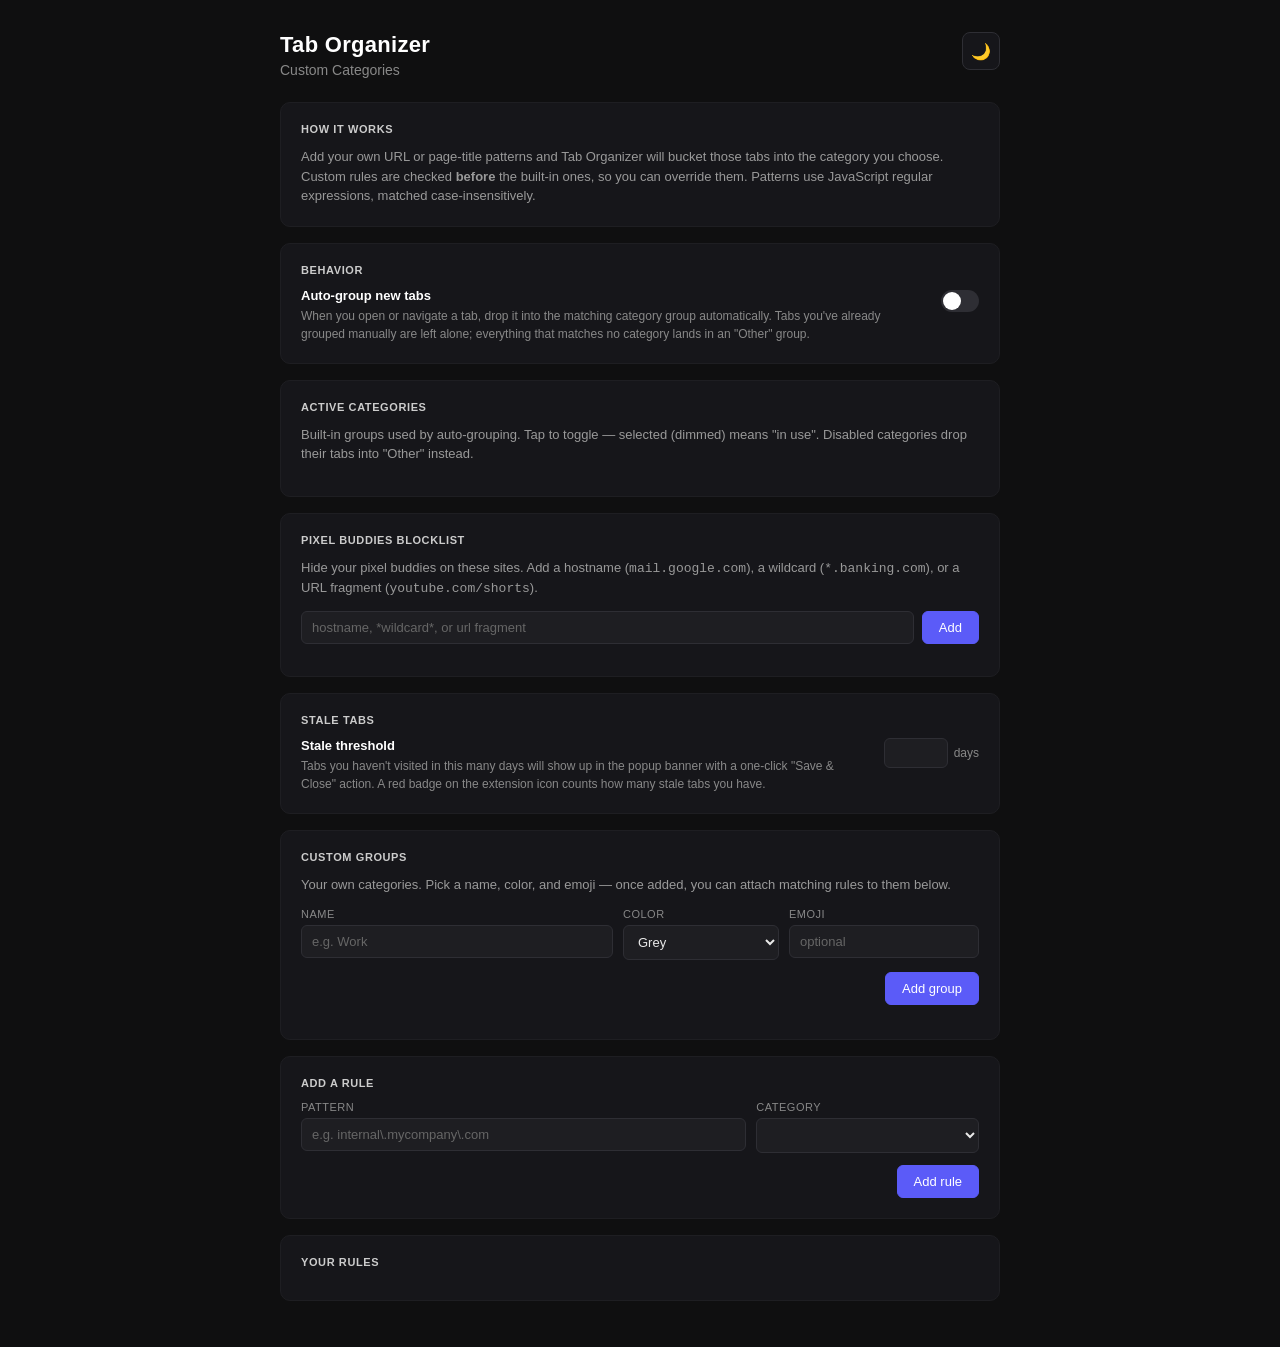
==== commit e1705632: "Split rules from groups: define groups once, attach rules to them The rule form used to inline-defin" ====
--- a/options.html
+++ b/options.html
@@ -79,19 +79,21 @@
     </section>
 
     <section class="card">
-      <h2>Add a rule</h2>
-      <div class="form-grid">
+      <div class="card-head">
+        <h2>Custom groups</h2>
+        <span id="groups-count" class="muted"></span>
+      </div>
+      <p style="margin-bottom: 14px;">
+        Your own categories. Pick a name, color, and emoji — once added, you can attach matching rules to them below.
+      </p>
+      <div class="form-grid group-form-grid">
         <label>
-          Pattern
-          <input id="pattern" type="text" autocomplete="off" spellcheck="false" placeholder="e.g. internal\.mycompany\.com" />
-        </label>
-        <label>
-          Category name
-          <input id="name" type="text" autocomplete="off" maxlength="40" placeholder="e.g. Work" />
+          Name
+          <input id="group-name" type="text" autocomplete="off" maxlength="40" placeholder="e.g. Work" />
         </label>
         <label>
           Color
-          <select id="color">
+          <select id="group-color">
             <option value="blue">Blue</option>
             <option value="cyan">Cyan</option>
             <option value="green">Green</option>
@@ -105,7 +107,26 @@
         </label>
         <label>
           Emoji
-          <input id="emoji" type="text" maxlength="4" placeholder="optional" />
+          <input id="group-emoji" type="text" maxlength="4" placeholder="optional" />
+        </label>
+      </div>
+      <div class="actions">
+        <button id="btn-add-group">Add group</button>
+      </div>
+      <div id="group-error" class="error hidden"></div>
+      <div id="groups-list" class="groups-list" style="margin-top: 14px;"></div>
+    </section>
+
+    <section class="card">
+      <h2>Add a rule</h2>
+      <div class="form-grid rule-form-grid">
+        <label>
+          Pattern
+          <input id="pattern" type="text" autocomplete="off" spellcheck="false" placeholder="e.g. internal\.mycompany\.com" />
+        </label>
+        <label>
+          Category
+          <select id="rule-group"></select>
         </label>
       </div>
       <div class="actions">
--- a/options.css
+++ b/options.css
@@ -185,15 +185,69 @@
 
 .form-grid {
   display: grid;
-  grid-template-columns: 2fr 1fr 1fr 1fr;
   gap: 10px;
   margin-bottom: 12px;
 }
 
+.rule-form-grid {
+  grid-template-columns: 2fr 1fr;
+}
+
+.group-form-grid {
+  grid-template-columns: 2fr 1fr 1fr;
+}
+
 @media (max-width: 600px) {
-  .form-grid {
+  .rule-form-grid,
+  .group-form-grid {
     grid-template-columns: 1fr 1fr;
   }
+}
+
+/* Custom groups list */
+.groups-list {
+  display: flex;
+  flex-direction: column;
+  gap: 6px;
+}
+
+.group-item {
+  display: grid;
+  grid-template-columns: 1fr auto;
+  gap: 10px;
+  align-items: center;
+  padding: 10px 14px;
+  background: var(--bg-rule);
+  border-radius: 8px;
+  border-left: 3px solid transparent;
+}
+
+.group-item[data-color="blue"]   { border-left-color: var(--group-blue); }
+.group-item[data-color="pink"]   { border-left-color: var(--group-pink); }
+.group-item[data-color="green"]  { border-left-color: var(--group-green); }
+.group-item[data-color="red"]    { border-left-color: var(--group-red); }
+.group-item[data-color="orange"] { border-left-color: var(--group-orange); }
+.group-item[data-color="yellow"] { border-left-color: var(--group-yellow); }
+.group-item[data-color="purple"] { border-left-color: var(--group-purple); }
+.group-item[data-color="cyan"]   { border-left-color: var(--group-cyan); }
+.group-item[data-color="grey"]   { border-left-color: var(--group-grey); }
+
+.group-meta {
+  display: flex;
+  align-items: center;
+  gap: 10px;
+  min-width: 0;
+}
+
+.group-item-emoji {
+  font-size: 16px;
+  flex-shrink: 0;
+}
+
+.group-item-name {
+  font-size: 13px;
+  font-weight: 600;
+  color: var(--text-strong);
 }
 
 label {
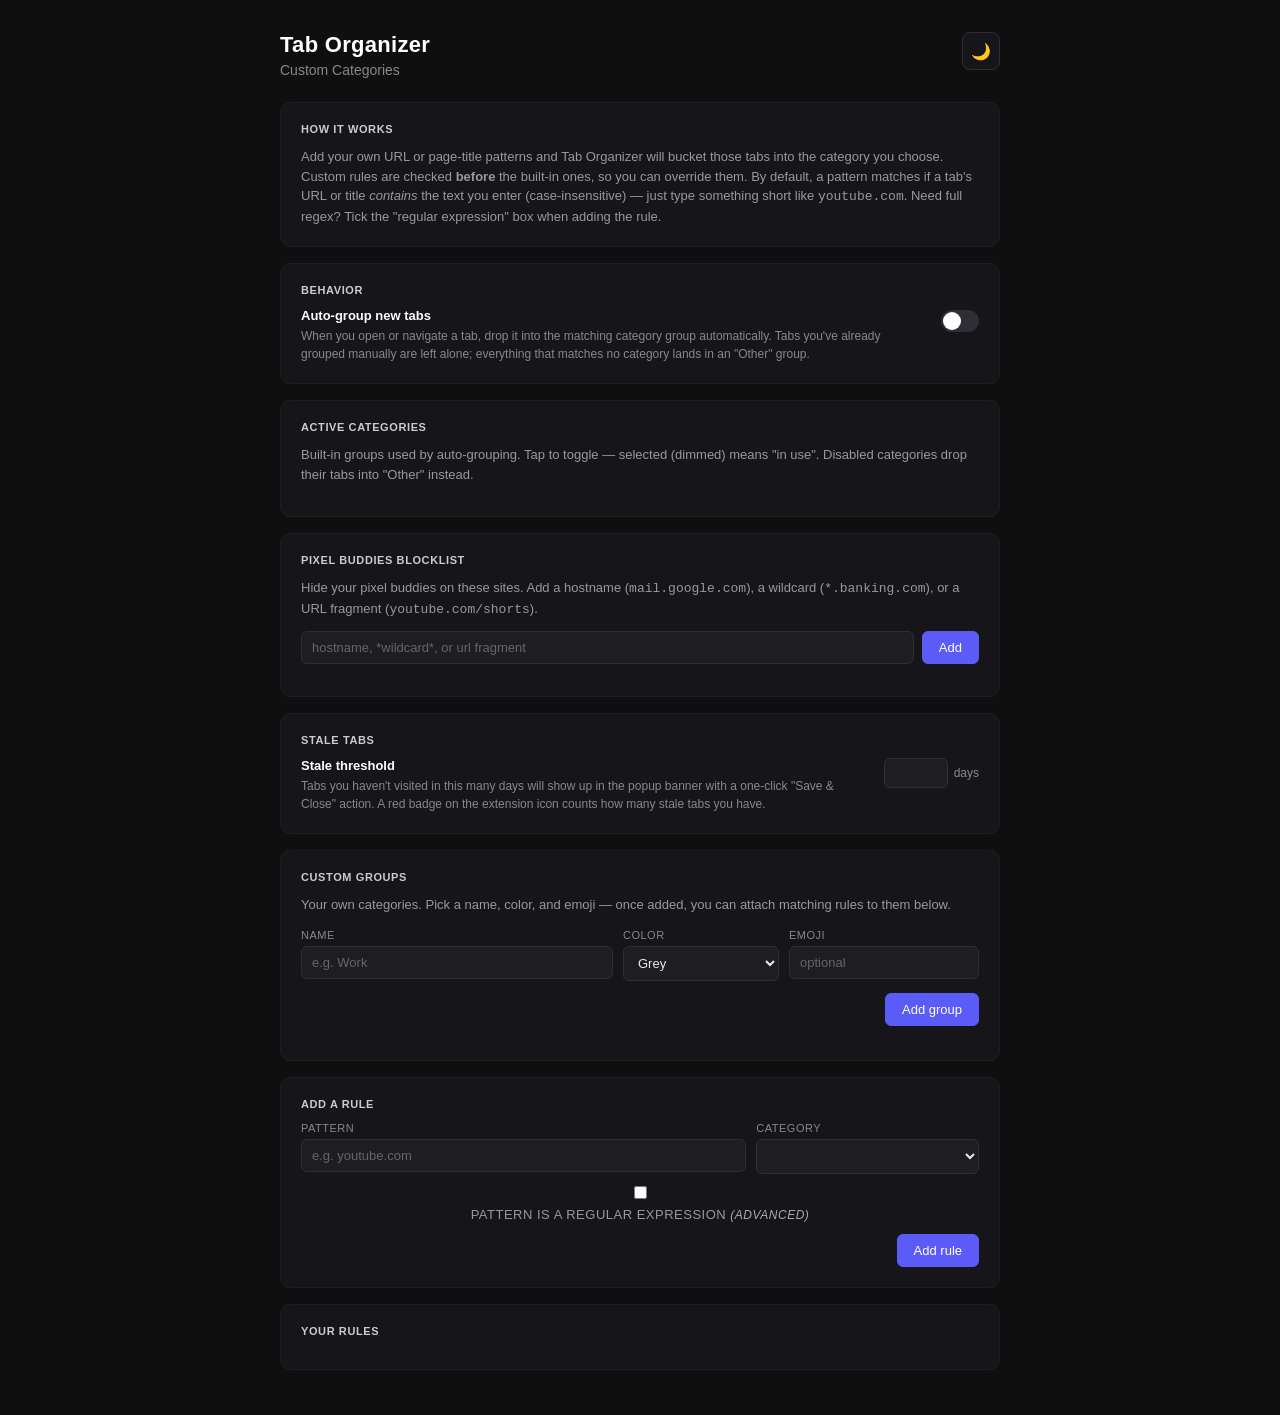
==== commit 0726940d: "Default custom rules to substring matching with regex as opt-in Custom rules silently fail when user" ====
--- a/options.html
+++ b/options.html
@@ -21,8 +21,10 @@
       <p>
         Add your own URL or page-title patterns and Tab Organizer will bucket those
         tabs into the category you choose. Custom rules are checked <strong>before</strong>
-        the built-in ones, so you can override them. Patterns use JavaScript regular
-        expressions, matched case-insensitively.
+        the built-in ones, so you can override them. By default, a pattern matches if
+        a tab's URL or title <em>contains</em> the text you enter (case-insensitive) —
+        just type something short like <code>youtube.com</code>. Need full regex?
+        Tick the "regular expression" box when adding the rule.
       </p>
     </section>
 
@@ -122,13 +124,17 @@
       <div class="form-grid rule-form-grid">
         <label>
           Pattern
-          <input id="pattern" type="text" autocomplete="off" spellcheck="false" placeholder="e.g. internal\.mycompany\.com" />
+          <input id="pattern" type="text" autocomplete="off" spellcheck="false" placeholder="e.g. youtube.com" />
         </label>
         <label>
           Category
           <select id="rule-group"></select>
         </label>
       </div>
+      <label class="rule-mode-toggle">
+        <input type="checkbox" id="rule-regex" />
+        <span>Pattern is a regular expression <em class="muted">(advanced)</em></span>
+      </label>
       <div class="actions">
         <button id="add">Add rule</button>
       </div>
--- a/options.css
+++ b/options.css
@@ -413,6 +413,20 @@
   color: var(--text-strong);
 }
 
+.active-tile-badge {
+  display: inline-block;
+  margin-left: 6px;
+  padding: 1px 6px;
+  background: var(--bg-tag);
+  color: var(--text-faint);
+  font-size: 9px;
+  font-weight: 700;
+  letter-spacing: 0.4px;
+  text-transform: uppercase;
+  border-radius: 99px;
+  vertical-align: middle;
+}
+
 input[type="text"]::placeholder {
   color: var(--text-fainter);
 }
@@ -512,6 +526,41 @@
   white-space: nowrap;
   overflow: hidden;
   text-overflow: ellipsis;
+  display: inline-flex;
+  align-items: center;
+  gap: 8px;
+}
+
+.rule-mode-badge {
+  font-family: -apple-system, BlinkMacSystemFont, "Segoe UI", sans-serif;
+  font-size: 10px;
+  font-weight: 600;
+  text-transform: uppercase;
+  letter-spacing: 0.04em;
+  padding: 2px 6px;
+  border-radius: 3px;
+  background: var(--border-strong);
+  color: var(--text-body);
+}
+
+.rule-mode-toggle {
+  display: flex;
+  align-items: center;
+  gap: 8px;
+  margin: 0 0 12px;
+  font-size: 13px;
+  color: var(--text-body);
+  cursor: pointer;
+  user-select: none;
+}
+
+.rule-mode-toggle input[type="checkbox"] {
+  margin: 0;
+}
+
+.rule-mode-toggle .muted {
+  color: var(--text-faint);
+  font-style: italic;
 }
 
 .del {
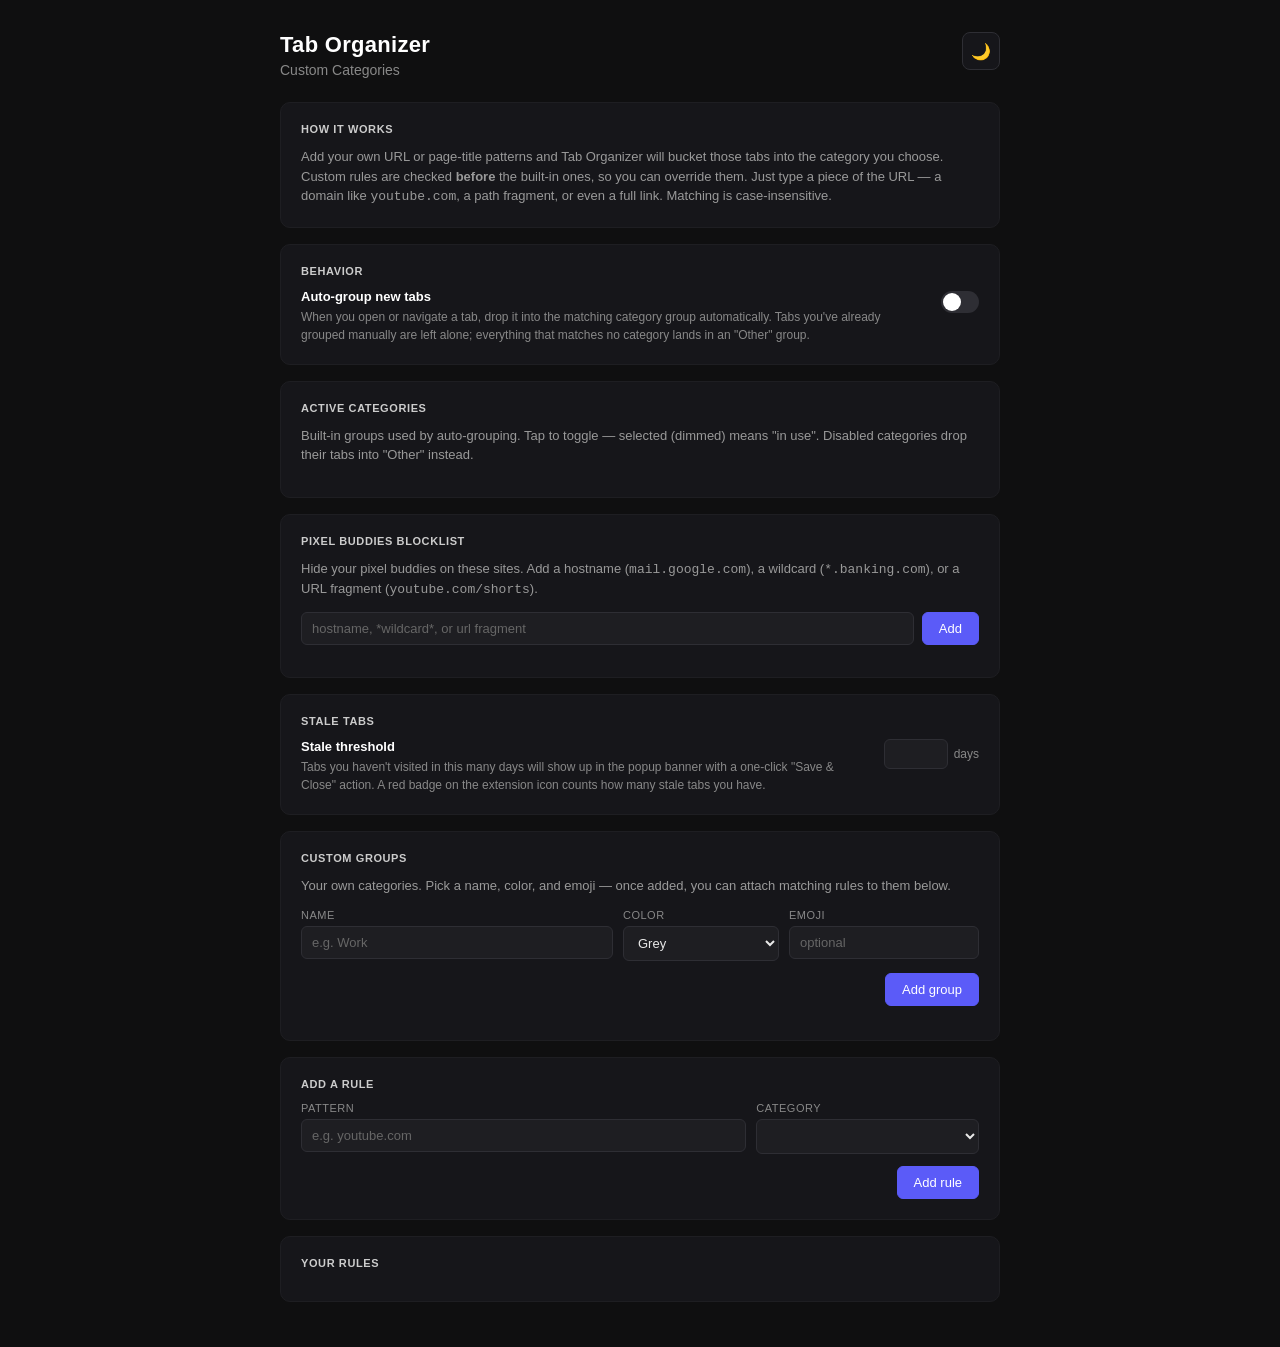
==== commit 450e82aa: "Auto-detect rule matching: try regex and substring on every pattern The 'is this regex?' checkbox pu" ====
--- a/options.html
+++ b/options.html
@@ -21,10 +21,9 @@
       <p>
         Add your own URL or page-title patterns and Tab Organizer will bucket those
         tabs into the category you choose. Custom rules are checked <strong>before</strong>
-        the built-in ones, so you can override them. By default, a pattern matches if
-        a tab's URL or title <em>contains</em> the text you enter (case-insensitive) —
-        just type something short like <code>youtube.com</code>. Need full regex?
-        Tick the "regular expression" box when adding the rule.
+        the built-in ones, so you can override them. Just type a piece of the URL —
+        a domain like <code>youtube.com</code>, a path fragment, or even a full link.
+        Matching is case-insensitive.
       </p>
     </section>
 
@@ -131,10 +130,6 @@
           <select id="rule-group"></select>
         </label>
       </div>
-      <label class="rule-mode-toggle">
-        <input type="checkbox" id="rule-regex" />
-        <span>Pattern is a regular expression <em class="muted">(advanced)</em></span>
-      </label>
       <div class="actions">
         <button id="add">Add rule</button>
       </div>
--- a/options.css
+++ b/options.css
@@ -526,41 +526,6 @@
   white-space: nowrap;
   overflow: hidden;
   text-overflow: ellipsis;
-  display: inline-flex;
-  align-items: center;
-  gap: 8px;
-}
-
-.rule-mode-badge {
-  font-family: -apple-system, BlinkMacSystemFont, "Segoe UI", sans-serif;
-  font-size: 10px;
-  font-weight: 600;
-  text-transform: uppercase;
-  letter-spacing: 0.04em;
-  padding: 2px 6px;
-  border-radius: 3px;
-  background: var(--border-strong);
-  color: var(--text-body);
-}
-
-.rule-mode-toggle {
-  display: flex;
-  align-items: center;
-  gap: 8px;
-  margin: 0 0 12px;
-  font-size: 13px;
-  color: var(--text-body);
-  cursor: pointer;
-  user-select: none;
-}
-
-.rule-mode-toggle input[type="checkbox"] {
-  margin: 0;
-}
-
-.rule-mode-toggle .muted {
-  color: var(--text-faint);
-  font-style: italic;
 }
 
 .del {
